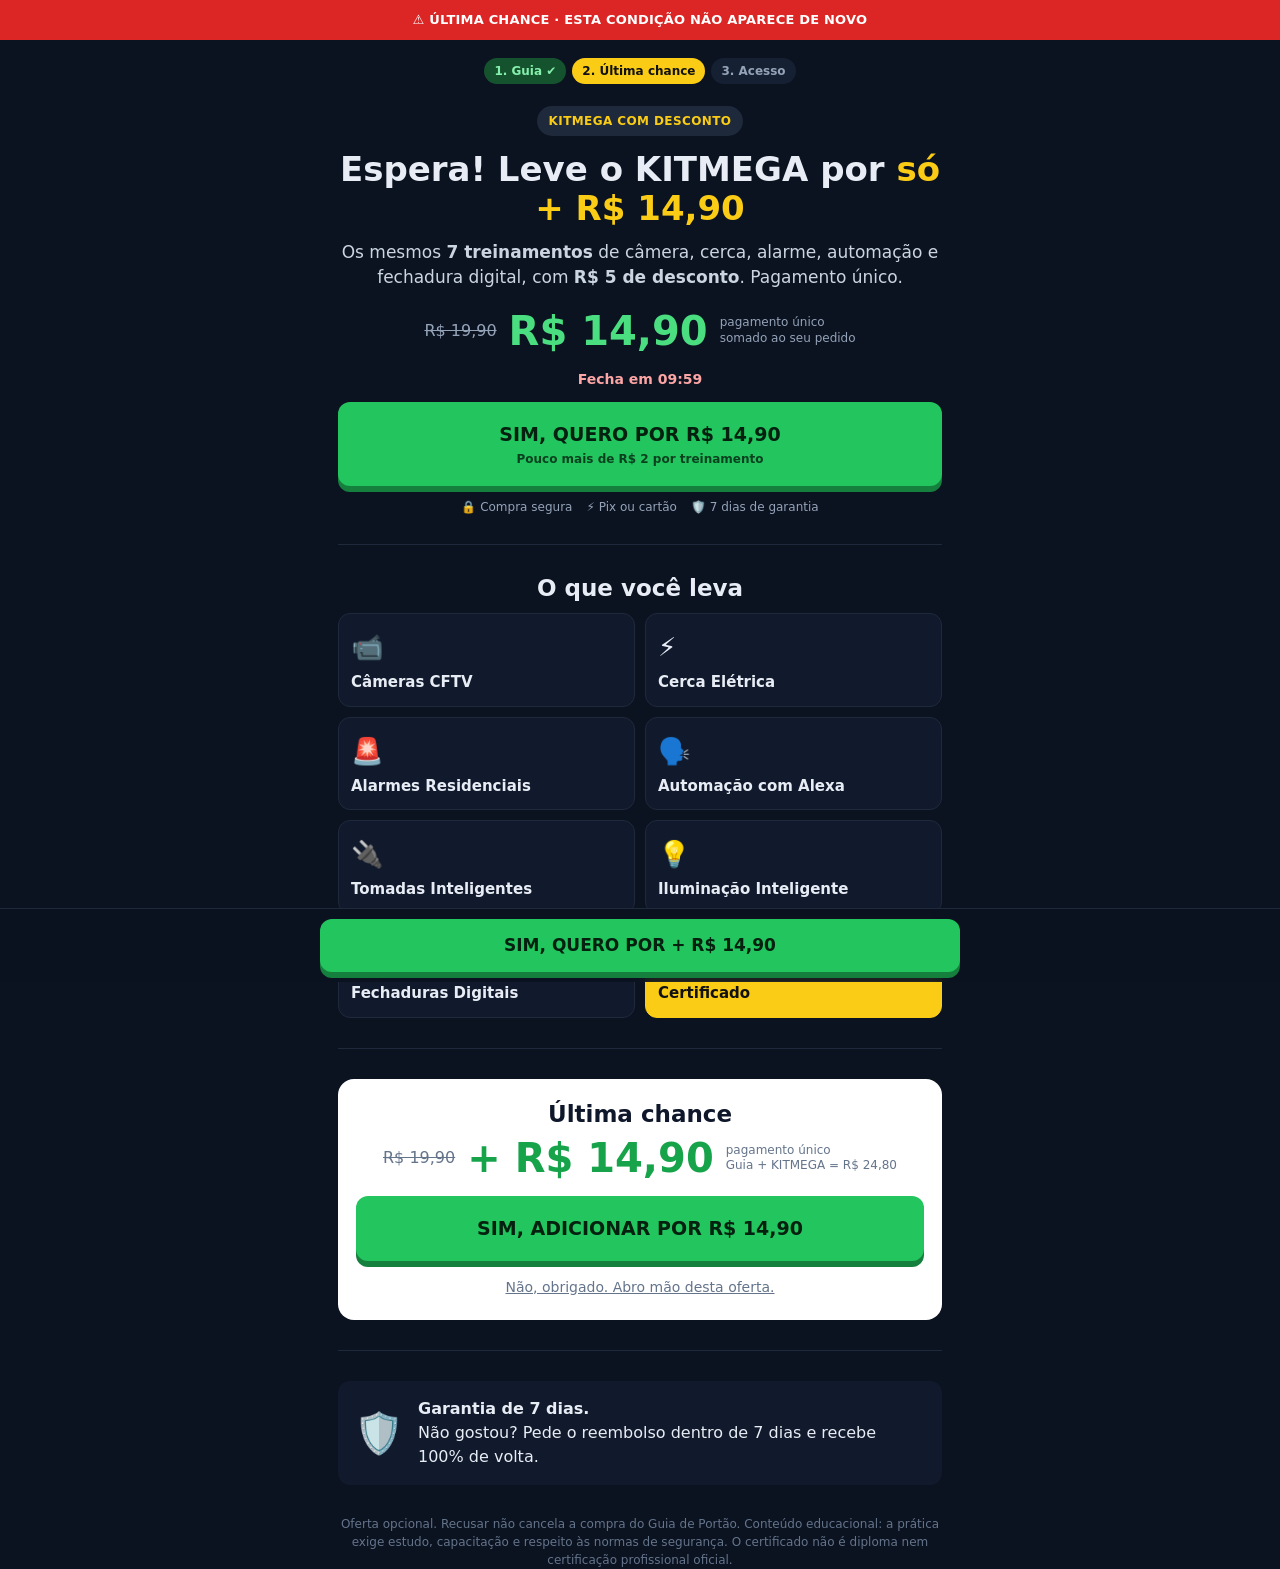
==== desconto.html @ b05aab72 "Página de upsell KITMEGA (upsell R$ 19,90 + downsell R$ 14,90 + obrigado) Co-Authored-By: Claude Opu" ====
<!DOCTYPE html>
<html lang="pt-BR">
<head>
<meta charset="utf-8">
<meta name="viewport" content="width=device-width,initial-scale=1">
<title>Última chance: KITMEGA por + R$ 14,90</title>
<meta name="description" content="Última chance: os 7 treinamentos do KITMEGA por + R$ 14,90, pagamento único.">
<meta name="robots" content="noindex">
<meta name="theme-color" content="#0b1220">
<link rel="preconnect" href="https://pay.cakto.com.br">
<link rel="stylesheet" href="style.css">
</head>
<body data-offer="downsell">
<div class="top warn">⚠️ ÚLTIMA CHANCE · ESTA CONDIÇÃO NÃO APARECE DE NOVO</div>

<div class="wrap">
  <div class="steps"><span class="ok">1. Guia ✔</span><span class="now">2. Última chance</span><span>3. Acesso</span></div>

  <header class="hero">
    <span class="pill">KITMEGA COM DESCONTO</span>
    <h1>Espera! Leve o KITMEGA por <mark>só + R$ 14,90</mark></h1>
    <p class="lead">Os mesmos <b>7 treinamentos</b> de câmera, cerca, alarme, automação e fechadura digital, com <b>R$ 5 de desconto</b>. Pagamento único.</p>
    <div class="price"><s>R$ 19,90</s><b>R$ 14,90</b><small>pagamento único<br>somado ao seu pedido</small></div>
    <p style="color:#fca5a5;font-weight:800;font-size:14px;margin-bottom:12px">Fecha em <span class="timer">10:00</span></p>
    <a class="btn" data-buy href="#">SIM, QUERO POR R$ 14,90<small>Pouco mais de R$ 2 por treinamento</small></a>
    <div class="trust"><span>🔒 Compra segura</span><span>⚡ Pix ou cartão</span><span>🛡️ 7 dias de garantia</span></div>
  </header>

  <section>
    <h2>O que você leva</h2>
    <div class="grid">
      <div class="card"><i>📹</i><h3>Câmeras CFTV</h3></div>
      <div class="card"><i>⚡</i><h3>Cerca Elétrica</h3></div>
      <div class="card"><i>🚨</i><h3>Alarmes Residenciais</h3></div>
      <div class="card"><i>🗣️</i><h3>Automação com Alexa</h3></div>
      <div class="card"><i>🔌</i><h3>Tomadas Inteligentes</h3></div>
      <div class="card"><i>💡</i><h3>Iluminação Inteligente</h3></div>
      <div class="card"><i>🔐</i><h3>Fechaduras Digitais</h3></div>
      <div class="card gold"><i>🎓</i><h3>Certificado</h3></div>
    </div>
  </section>

  <section>
    <div class="box">
      <h2>Última chance</h2>
      <div class="price"><s>R$ 19,90</s><b>+ R$ 14,90</b><small>pagamento único<br>Guia + KITMEGA = R$ 24,80</small></div>
      <a class="btn" data-buy href="#">SIM, ADICIONAR POR R$ 14,90</a>
      <a class="no" data-keep href="obrigado.html">Não, obrigado. Abro mão desta oferta.</a>
    </div>
  </section>

  <section>
    <div class="gar"><i>🛡️</i><div><b>Garantia de 7 dias.</b><br>Não gostou? Pede o reembolso dentro de 7 dias e recebe 100% de volta.</div></div>
  </section>
</div>

<footer class="wrap">
  <p>Oferta opcional. Recusar não cancela a compra do Guia de Portão. Conteúdo educacional: a prática exige estudo, capacitação e respeito às normas de segurança. O certificado não é diploma nem certificação profissional oficial.</p>
</footer>

<div class="sticky"><a class="btn" data-buy href="#">SIM, QUERO POR + R$ 14,90</a></div>
<script src="app.js"></script>
</body>
</html>
---- style.css ----
*{box-sizing:border-box;margin:0;padding:0}
html{-webkit-text-size-adjust:100%}
body{font-family:system-ui,-apple-system,"Segoe UI",Roboto,Arial,sans-serif;background:#0b1220;color:#e8edf5;line-height:1.5;font-size:16px}
a{color:inherit}
.wrap{max-width:640px;margin:0 auto;padding:0 18px}
.top{background:#16a34a;color:#fff;text-align:center;font-weight:800;font-size:13px;padding:10px 12px;letter-spacing:.2px}
.top.warn{background:#dc2626}
.steps{display:flex;gap:6px;justify-content:center;margin:18px 0 6px;font-size:12px;font-weight:700;color:#94a3b8}
.steps span{padding:4px 10px;border-radius:99px;background:#162033}
.steps .ok{background:#14532d;color:#86efac}
.steps .now{background:#facc15;color:#111}
.hero{padding:16px 0 28px;text-align:center}
.pill{display:inline-block;background:#1e293b;color:#facc15;font-weight:800;font-size:12px;padding:6px 12px;border-radius:99px;margin-bottom:14px;letter-spacing:.4px}
h1{font-size:28px;line-height:1.15;font-weight:900;margin-bottom:12px}
h1 mark{background:none;color:#facc15}
.lead{color:#cbd5e1;font-size:17px;margin-bottom:20px}
.price{display:flex;align-items:center;justify-content:center;gap:12px;margin:6px 0 18px}
.price s{color:#94a3b8;font-size:16px}
.price b{white-space:nowrap;font-size:40px;font-weight:900;color:#4ade80;line-height:1}
.price small{display:block;color:#94a3b8;font-size:12px;text-align:left;line-height:1.3}
.btn{display:block;width:100%;background:#22c55e;color:#04210f;text-decoration:none;text-align:center;font-weight:900;font-size:19px;padding:18px 14px;border-radius:12px;box-shadow:0 6px 0 #15803d;animation:pulse 2s infinite;border:0;cursor:pointer}
.btn:active{transform:translateY(3px);box-shadow:0 3px 0 #15803d}
.btn small{display:block;font-size:12px;font-weight:700;opacity:.8;margin-top:2px}
@keyframes pulse{0%,100%{transform:scale(1)}50%{transform:scale(1.02)}}
.no{display:block;text-align:center;color:#94a3b8;font-size:14px;margin-top:16px;text-decoration:underline}
.trust{display:flex;justify-content:center;gap:14px;flex-wrap:wrap;font-size:12px;color:#94a3b8;margin-top:12px}
section{padding:30px 0;border-top:1px solid #1e293b}
h2{font-size:23px;line-height:1.2;font-weight:900;margin-bottom:10px;text-align:center}
.sub{color:#cbd5e1;text-align:center;margin-bottom:18px}
.grid{display:grid;grid-template-columns:1fr 1fr;gap:10px}
.card{background:#111a2c;border:1px solid #1e293b;border-radius:12px;padding:14px 12px}
.card i{font-style:normal;font-size:26px;display:block;margin-bottom:6px}
.card em{font-style:normal;font-size:11px;color:#facc15;font-weight:800;letter-spacing:.3px}
.card h3{font-size:15px;line-height:1.25;margin-top:2px}
.card.gold{background:#facc15;color:#111;border-color:#facc15}
.card.gold em{color:#111}
.vs{display:grid;gap:10px}
.vs div{border-radius:12px;padding:16px;background:#111a2c;border:1px solid #1e293b}
.vs .good{border-color:#22c55e;background:#0f2a1a}
.vs h3{font-size:16px;margin-bottom:8px}
.vs li{list-style:none;padding:3px 0;font-size:15px}
.box{background:#fff;color:#0f172a;border-radius:16px;padding:22px 18px;text-align:center}
.box h2{color:#0f172a}
.box ul{list-style:none;text-align:left;margin:14px 0}
.box li{display:flex;justify-content:space-between;gap:10px;padding:9px 0;border-bottom:1px dashed #e2e8f0;font-size:15px}
.box li b{color:#16a34a}
.box .price b{color:#16a34a}
.box .price s,.box .price small{color:#64748b}
.box .no{color:#64748b}
.calc{background:#111a2c;border:1px dashed #facc15;border-radius:12px;padding:16px;text-align:center;font-size:16px}
.calc b{color:#facc15}
.gar{display:flex;gap:14px;align-items:center;background:#111a2c;border-radius:12px;padding:16px}
.gar i{font-style:normal;font-size:40px}
.faq details{background:#111a2c;border-radius:10px;padding:14px;margin-bottom:8px}
.faq summary{font-weight:800;cursor:pointer}
.faq p{color:#cbd5e1;margin-top:8px;font-size:15px}
footer{padding:26px 0 110px;color:#64748b;font-size:12px;text-align:center}
.sticky{position:fixed;left:0;right:0;bottom:0;background:#0b1220ee;border-top:1px solid #1e293b;padding:10px 14px;backdrop-filter:blur(6px);transform:translateY(110%);transition:transform .25s}
.sticky.show{transform:none}
.sticky .btn{font-size:17px;padding:14px;animation:none;max-width:640px;margin:0 auto}
.timer{font-variant-numeric:tabular-nums}
@media(min-width:600px){h1{font-size:34px}}
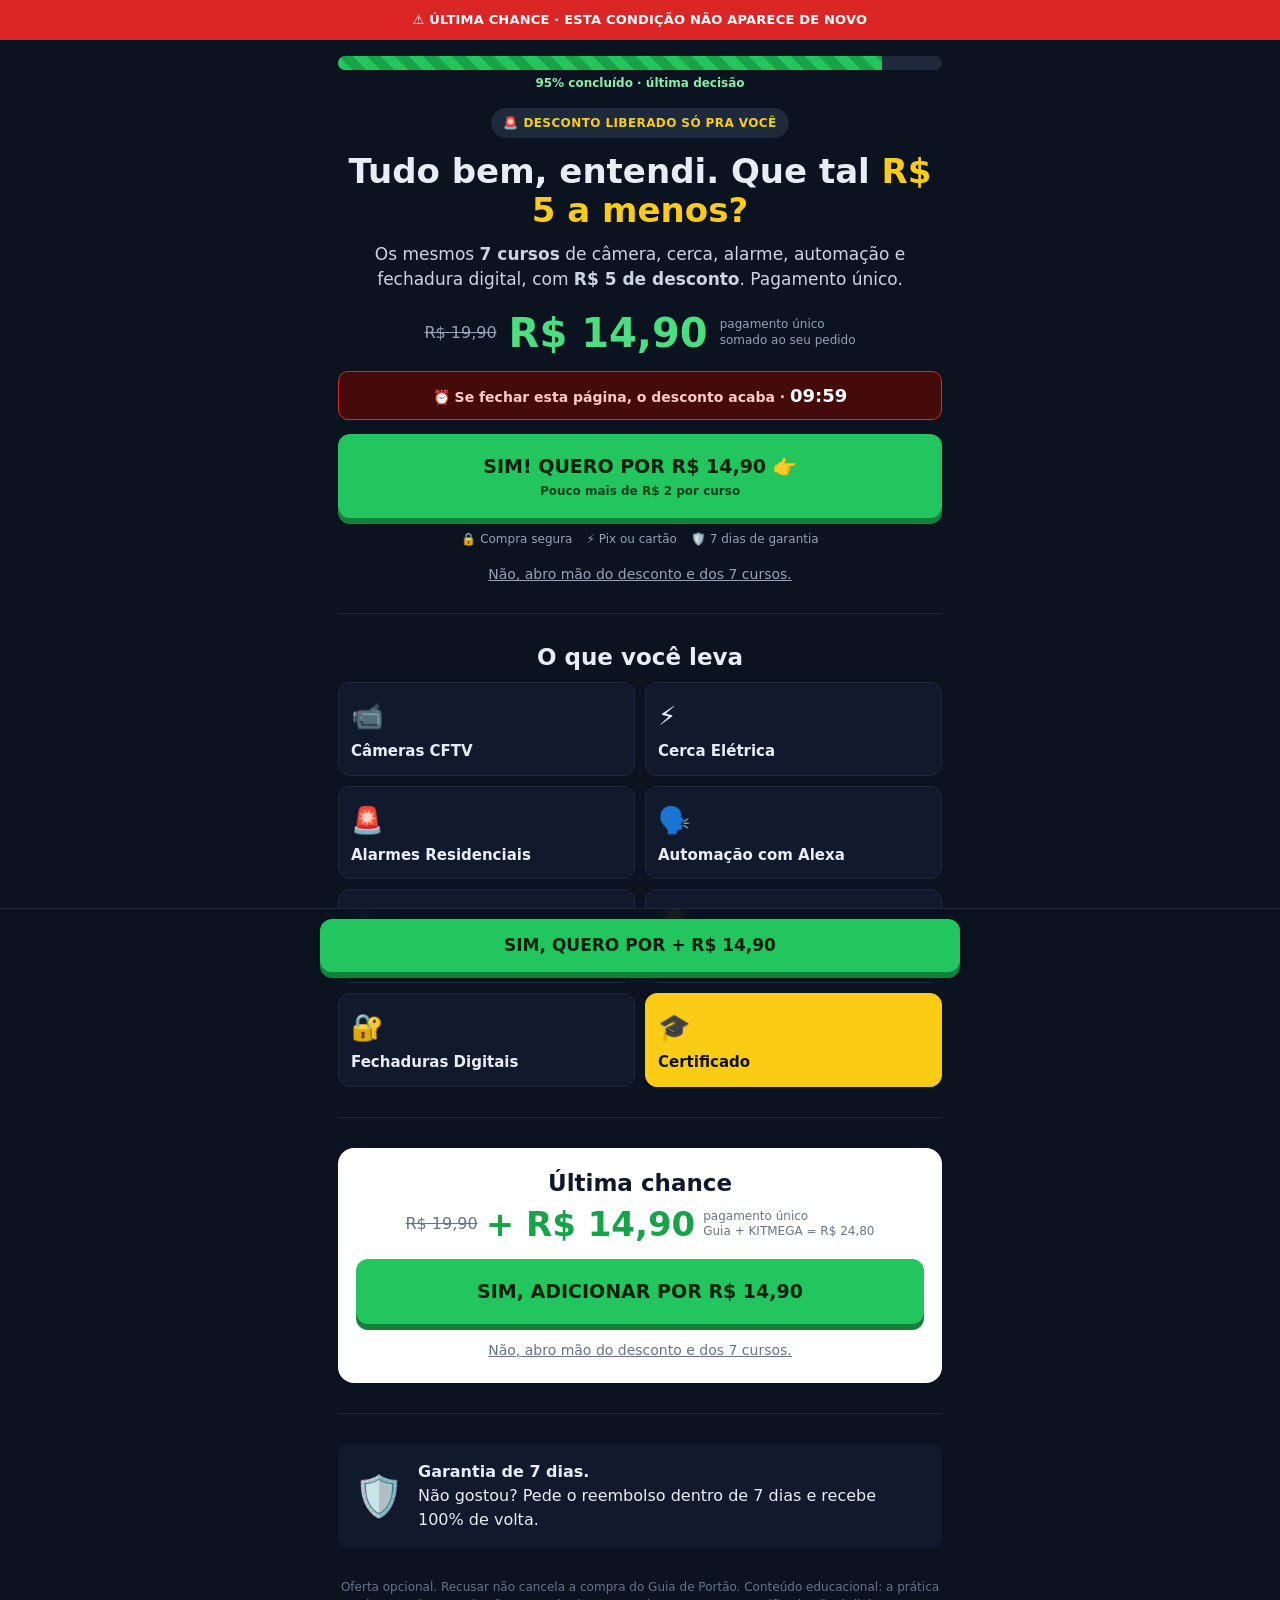
==== commit 7049afc4: "Upsell KITMEGA mais apelativo: cenas do cliente, barra de progresso, contador no topo Co-Authored-By" ====
--- a/desconto.html
+++ b/desconto.html
@@ -14,16 +14,17 @@
 <div class="top warn">⚠️ ÚLTIMA CHANCE · ESTA CONDIÇÃO NÃO APARECE DE NOVO</div>
 
 <div class="wrap">
-  <div class="steps"><span class="ok">1. Guia ✔</span><span class="now">2. Última chance</span><span>3. Acesso</span></div>
+  <div class="prog"><i></i></div><div class="progt">95% concluído · última decisão</div>
 
   <header class="hero">
-    <span class="pill">KITMEGA COM DESCONTO</span>
-    <h1>Espera! Leve o KITMEGA por <mark>só + R$ 14,90</mark></h1>
-    <p class="lead">Os mesmos <b>7 treinamentos</b> de câmera, cerca, alarme, automação e fechadura digital, com <b>R$ 5 de desconto</b>. Pagamento único.</p>
+    <span class="pill">🚨 DESCONTO LIBERADO SÓ PRA VOCÊ</span>
+    <h1>Tudo bem, entendi. Que tal <mark>R$ 5 a menos?</mark></h1>
+    <p class="lead">Os mesmos <b>7 cursos</b> de câmera, cerca, alarme, automação e fechadura digital, com <b>R$ 5 de desconto</b>. Pagamento único.</p>
     <div class="price"><s>R$ 19,90</s><b>R$ 14,90</b><small>pagamento único<br>somado ao seu pedido</small></div>
-    <p style="color:#fca5a5;font-weight:800;font-size:14px;margin-bottom:12px">Fecha em <span class="timer">10:00</span></p>
-    <a class="btn" data-buy href="#">SIM, QUERO POR R$ 14,90<small>Pouco mais de R$ 2 por treinamento</small></a>
+    <div class="alert">⏰ Se fechar esta página, o desconto acaba · <span class="timer">10:00</span></div>
+    <a class="btn" data-buy href="#">SIM! QUERO POR R$ 14,90 👉<small>Pouco mais de R$ 2 por curso</small></a>
     <div class="trust"><span>🔒 Compra segura</span><span>⚡ Pix ou cartão</span><span>🛡️ 7 dias de garantia</span></div>
+    <a class="no" data-keep href="obrigado.html">Não, abro mão do desconto e dos 7 cursos.</a>
   </header>
 
   <section>
@@ -45,7 +46,7 @@
       <h2>Última chance</h2>
       <div class="price"><s>R$ 19,90</s><b>+ R$ 14,90</b><small>pagamento único<br>Guia + KITMEGA = R$ 24,80</small></div>
       <a class="btn" data-buy href="#">SIM, ADICIONAR POR R$ 14,90</a>
-      <a class="no" data-keep href="obrigado.html">Não, obrigado. Abro mão desta oferta.</a>
+      <a class="no" data-keep href="obrigado.html">Não, abro mão do desconto e dos 7 cursos.</a>
     </div>
   </section>
 
--- a/style.css
+++ b/style.css
@@ -60,3 +60,22 @@
 .sticky .btn{font-size:17px;padding:14px;animation:none;max-width:640px;margin:0 auto}
 .timer{font-variant-numeric:tabular-nums}
 @media(min-width:600px){h1{font-size:34px}}
+.top.warn{animation:blink 1.2s infinite}
+@keyframes blink{50%{background:#991b1b}}
+.prog{margin:16px 0 4px;background:#1e293b;border-radius:99px;height:14px;overflow:hidden}
+.prog i{display:block;height:100%;width:90%;background:repeating-linear-gradient(45deg,#22c55e,#22c55e 10px,#16a34a 10px,#16a34a 20px)}
+.progt{font-size:12px;font-weight:800;color:#86efac;text-align:center}
+.alert{background:#450a0a;border:1px solid #dc2626;color:#fecaca;border-radius:10px;padding:10px;font-weight:800;font-size:14px;margin-bottom:14px;text-align:center}
+.alert .timer{color:#fff;font-size:18px}
+.chat{display:grid;gap:10px}
+.msg{background:#111a2c;border-left:4px solid #facc15;border-radius:10px;padding:12px 14px}
+.msg b{color:#facc15;display:block;font-size:13px;margin-bottom:2px}
+.msg span{color:#fca5a5;font-weight:800;display:block;margin-top:6px;font-size:14px}
+.big{font-size:20px;font-weight:900;text-align:center;line-height:1.3}
+.big mark{background:#facc15;color:#111;padding:0 4px;border-radius:4px}
+.cmp{display:grid;grid-template-columns:1fr 1fr;gap:10px;text-align:center}
+.cmp div{background:#111a2c;border-radius:12px;padding:14px}
+.cmp b{display:block;font-size:24px;font-weight:900}
+.cmp .bad b{color:#f87171}.cmp .ok b{color:#4ade80}
+.cmp small{color:#94a3b8;font-size:12px}
+.price s{white-space:nowrap}.box .price b{font-size:34px}.box .price{gap:8px}
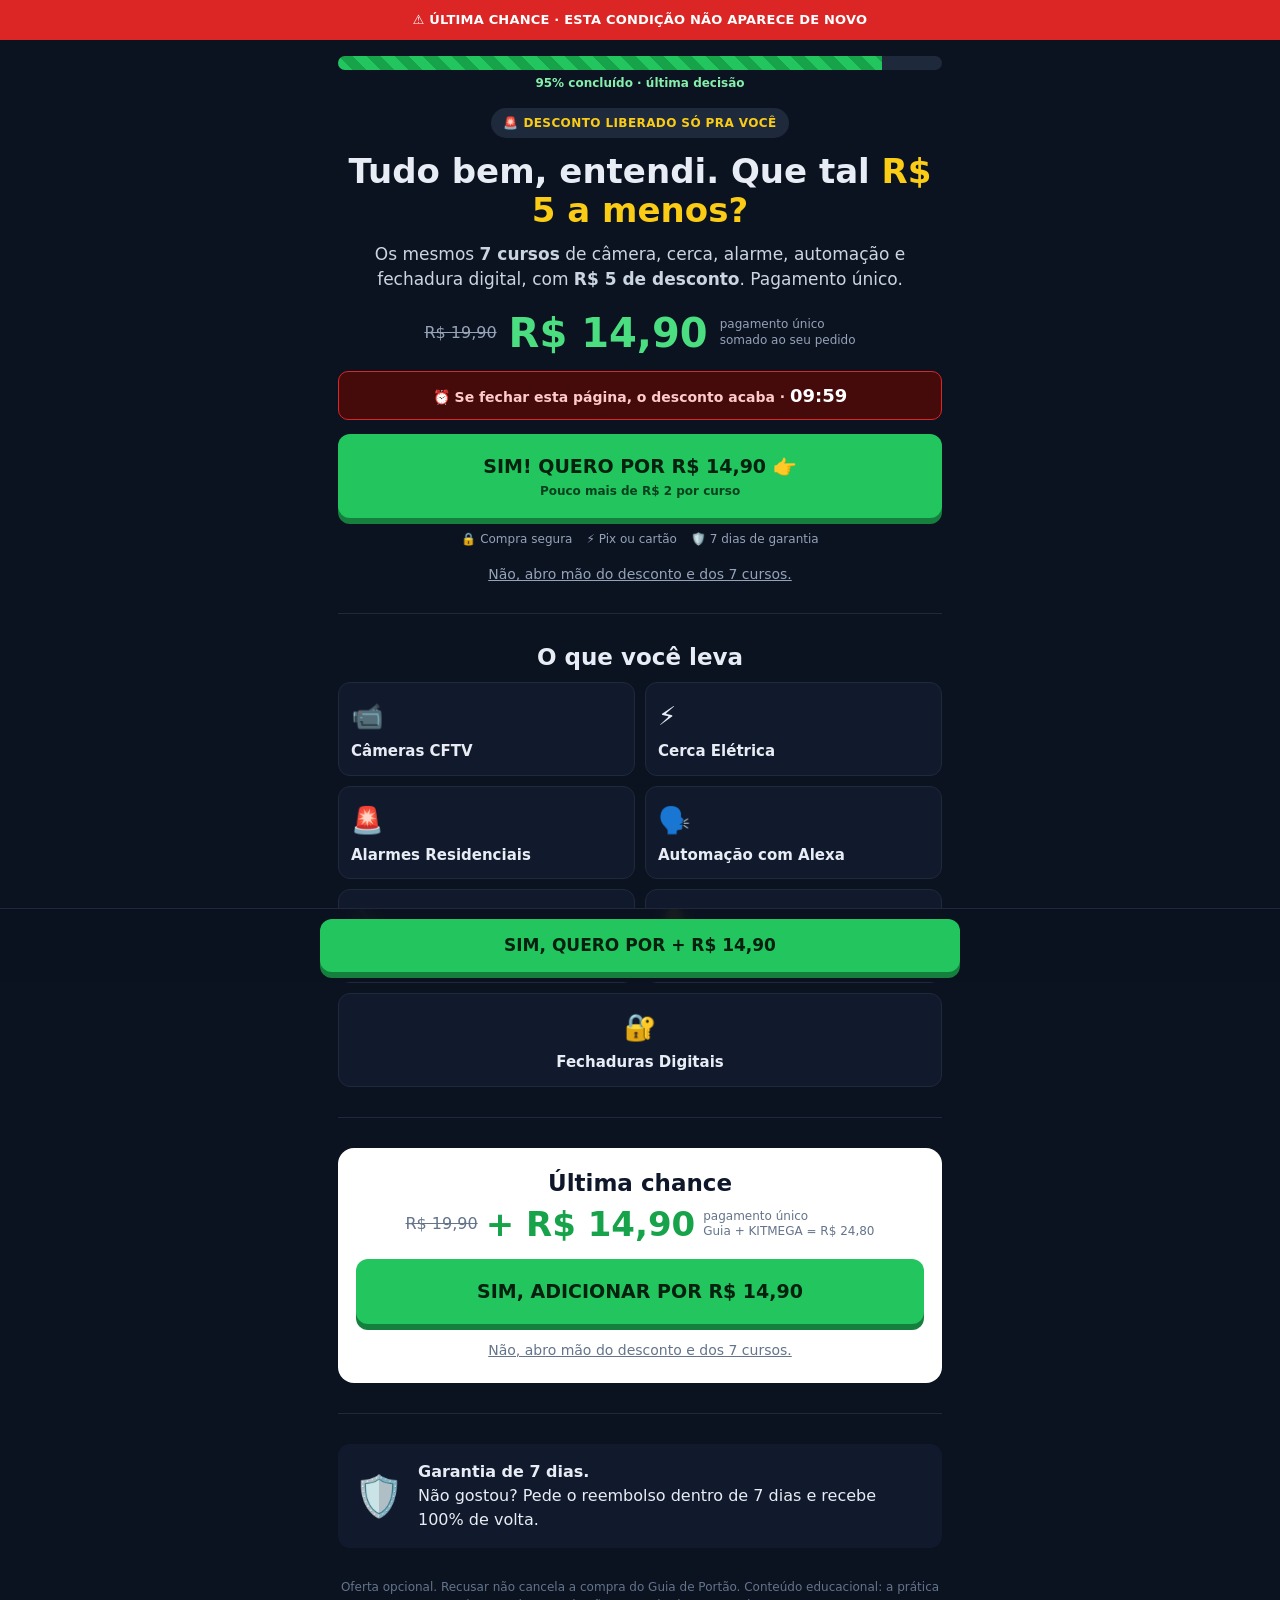
==== commit 23cab716: "Remove certificado do KITMEGA (certificado é só do Guia de Portão) Co-Authored-By: Claude Opus 5.5 <" ====
--- a/desconto.html
+++ b/desconto.html
@@ -37,7 +37,6 @@
       <div class="card"><i>🔌</i><h3>Tomadas Inteligentes</h3></div>
       <div class="card"><i>💡</i><h3>Iluminação Inteligente</h3></div>
       <div class="card"><i>🔐</i><h3>Fechaduras Digitais</h3></div>
-      <div class="card gold"><i>🎓</i><h3>Certificado</h3></div>
     </div>
   </section>
 
@@ -56,7 +55,7 @@
 </div>
 
 <footer class="wrap">
-  <p>Oferta opcional. Recusar não cancela a compra do Guia de Portão. Conteúdo educacional: a prática exige estudo, capacitação e respeito às normas de segurança. O certificado não é diploma nem certificação profissional oficial.</p>
+  <p>Oferta opcional. Recusar não cancela a compra do Guia de Portão. Conteúdo educacional: a prática exige estudo, capacitação e respeito às normas de segurança.</p>
 </footer>
 
 <div class="sticky"><a class="btn" data-buy href="#">SIM, QUERO POR + R$ 14,90</a></div>
--- a/style.css
+++ b/style.css
@@ -79,3 +79,4 @@
 .cmp .bad b{color:#f87171}.cmp .ok b{color:#4ade80}
 .cmp small{color:#94a3b8;font-size:12px}
 .price s{white-space:nowrap}.box .price b{font-size:34px}.box .price{gap:8px}
+.grid .card:last-child:nth-child(odd){grid-column:1/-1;text-align:center}
